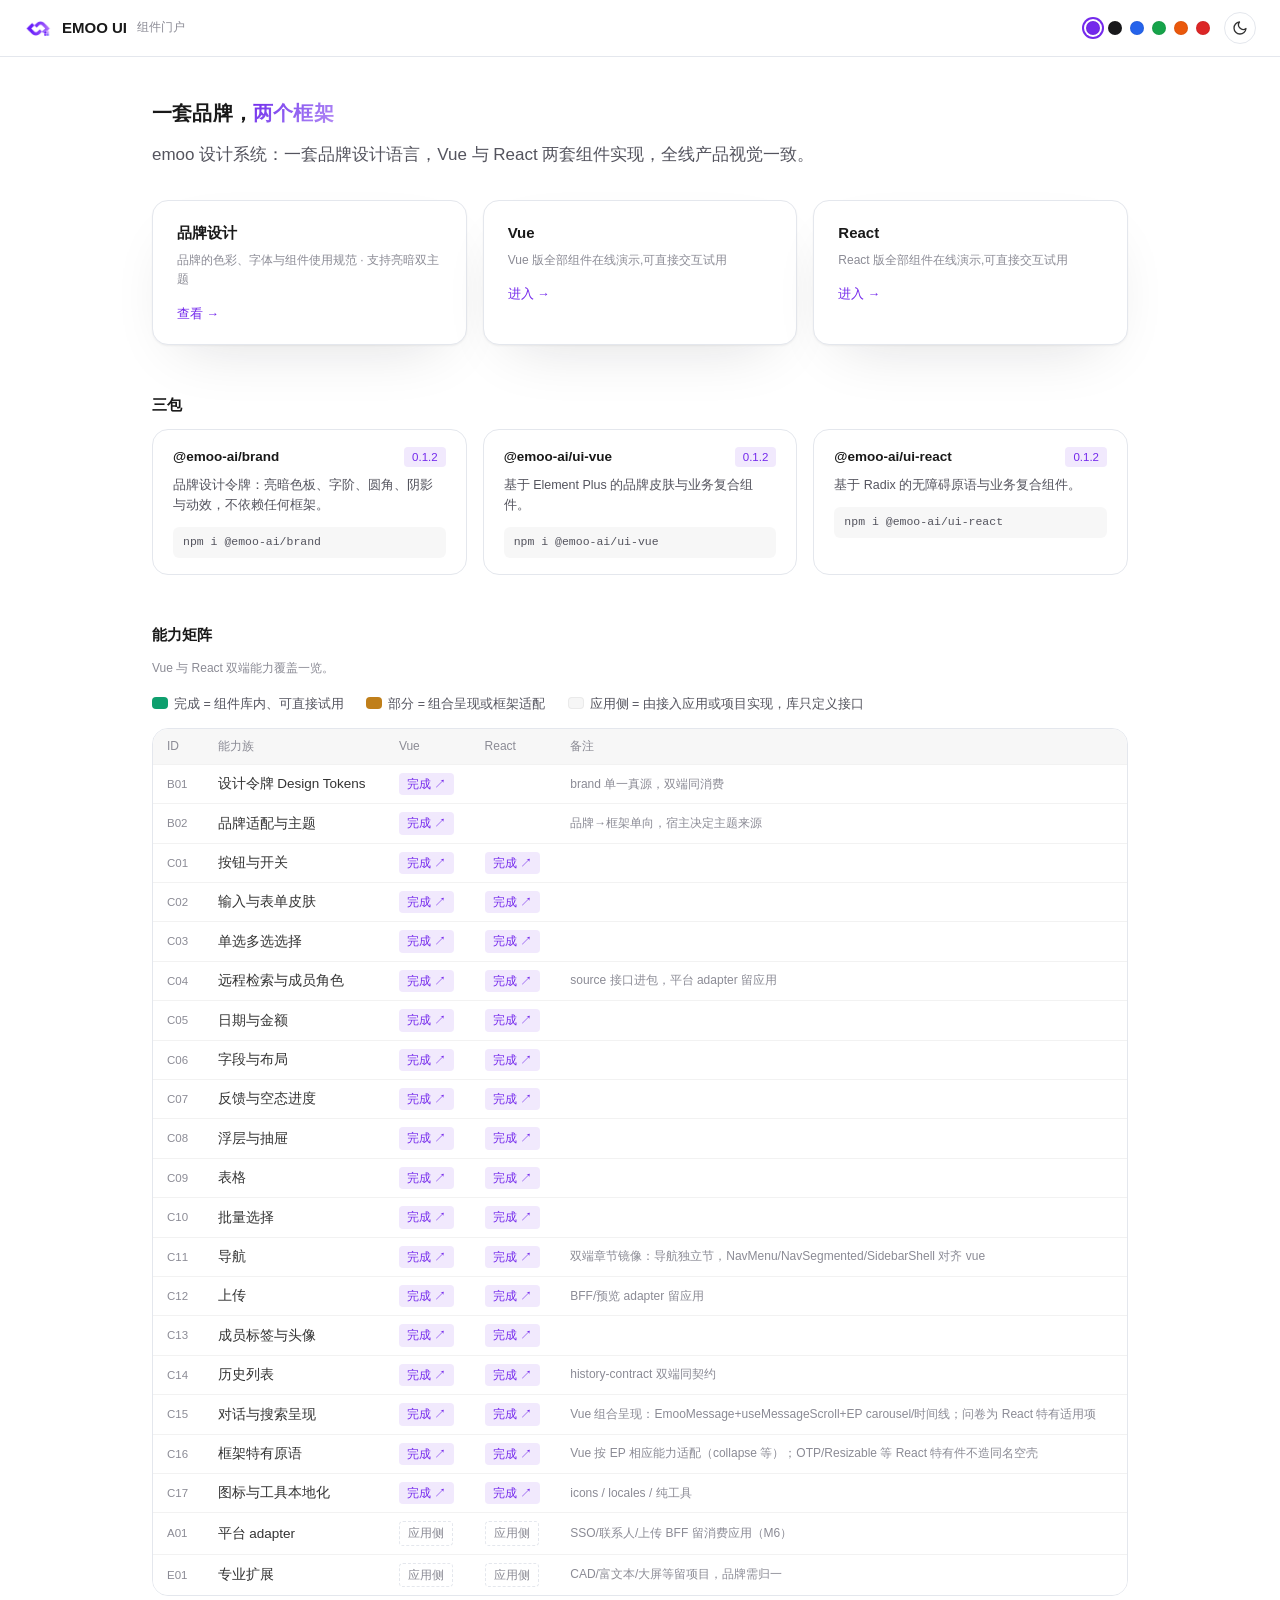
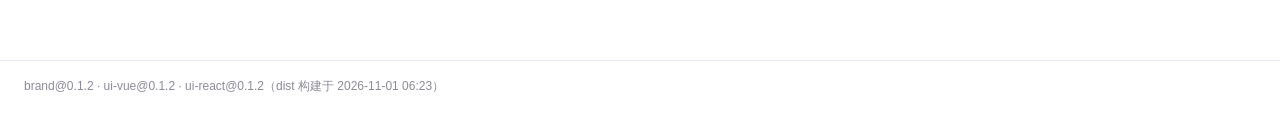
==== index.html @ 50f6a528 "publish: emoo-ui@fad7a86" ====
<!doctype html>
<html lang="zh-hans">
  <head>
    <meta charset="UTF-8" />
    <meta name="viewport" content="width=device-width, initial-scale=1.0" />
    <link rel="icon" type="image/png" href="./favicon.png" />
    <title>EMOO UI · 组件门户</title>
    <!-- 预置（四页同款）：暗色防闪白 + 主色速涂；18 项派生色由应用挂载后经 shared/theme.ts 补全 -->
    <script>
      ;(function () {
        try {
          var t = localStorage.getItem('emoo-pg-theme')
          if (t === 'dark' || (t == null && matchMedia('(prefers-color-scheme: dark)').matches))
            document.documentElement.classList.add('dark')
          var c = localStorage.getItem('emoo-pg-color')
          if (/^#[0-9a-f]{6}$/i.test(c || '')) {
            var s = document.documentElement.style
            s.setProperty('--emoo-color-primary', c)
            s.setProperty(
              '--emoo-color-primary-rgb',
              parseInt(c.slice(1, 3), 16) + ', ' + parseInt(c.slice(3, 5), 16) + ', ' + parseInt(c.slice(5, 7), 16)
            )
          }
        } catch (e) {}
      })()
    </script>
    <script type="module" crossorigin src="./assets/index-B_D4Kw9v.js"></script>
    <link rel="modulepreload" crossorigin href="./assets/logo-DOin1PjJ.js">
    <link rel="stylesheet" crossorigin href="./assets/logo-ChWh5H4u.css">
    <link rel="stylesheet" crossorigin href="./assets/index-RqnDb9Td.css">
  </head>
  <body>
    <div id="app"></div>
  </body>
</html>
---- assets/logo-ChWh5H4u.css ----
:where(:root){--emoo-color-primary: #7429ec;--emoo-color-primary-rgb: 116, 41, 236;--emoo-color-primary-light-3: #9e69f2;--emoo-color-primary-light-4: #ac7ff4;--emoo-color-primary-light-5: #ba94f6;--emoo-color-primary-light-7: #d5bff9;--emoo-color-primary-light-8: #e3d4fb;--emoo-color-primary-light-9: #f1eafd;--emoo-color-primary-dark-2: #5d21bd;--emoo-border-color-light: #e4e7ed;--emoo-color-on-danger: #ffffff;--emoo-text-color-head: rgb(0, 0, 0, .9);--emoo-text-color-normal: rgba(0, 0, 0, .8);--emoo-bg-color-block: rgba(0, 0, 0, .03);--emoo-bg-color: #fff;--emoo-border-color: var(--emoo-border-color-light);--emoo-bg-chat-page: #f6f6f6;--emoo-bg-color-chat: #fff;--emoo-bg-color-hover: #f6f6f6;--emoo-bg-color-user-message: #e6e8eb;--emoo-bg-color-card: #ffffff;--emoo-card-solid-bg: #ffffff;--emoo-inverse-solid-bg: rgb(0, 0, 0, .9);--emoo-card-glass-flow-a: #ffffff;--emoo-card-glass-flow-b: #ffffff;--emoo-card-border-color: rgba(19, 19, 26, .07);--emoo-card-top-line: rgba(19, 19, 26, .1);--emoo-glow-color: color-mix(in srgb, var(--emoo-color-primary) 10%, transparent);--emoo-shadow-card: 0 1px 2px rgba(19, 19, 26, .05), 0 24px 64px -28px rgba(19, 19, 26, .16);--emoo-hairline-color: rgba(19, 19, 26, .055);--emoo-hover-bg: rgba(19, 19, 26, .06);--emoo-hover-ring-color: rgba(19, 19, 26, .07);--emoo-hover-lift-shadow: rgba(19, 19, 26, .12);--emoo-selected-bg: color-mix(in srgb, var(--emoo-color-primary) 7%, transparent);--emoo-track-bg: rgba(19, 19, 26, .07);--emoo-ghost-bg: rgba(19, 19, 26, .04);--emoo-ghost-border-color: rgba(19, 19, 26, .09);--emoo-btn-solid-bg: #17171b;--emoo-btn-solid-color: #ffffff;--emoo-seg-active-bg: #ffffff;--emoo-text-color-secondary: #54545e;--emoo-text-color-tertiary: #8b8b95;--emoo-color-ok: #0e9f6e;--emoo-color-ok-bg: rgba(14, 159, 110, .1);--emoo-color-warn: #c07f1a;--emoo-color-warn-bg: rgba(214, 148, 40, .12);--emoo-color-danger: #e0444f;--emoo-color-danger-rgb: 224, 68, 79;--emoo-color-danger-bg: rgba(224, 68, 79, .09);--emoo-color-sync: #1d8fd1;--emoo-color-sync-bg: rgba(58, 157, 222, .1);--emoo-color-neutral-bg: rgba(84, 84, 94, .08);--emoo-gradient-brand: linear-gradient(135deg, var(--emoo-color-primary), color-mix(in srgb, var(--emoo-color-primary) 55%, #fff));--emoo-flow-color: color-mix(in srgb, var(--emoo-color-primary) 22%, transparent);--emoo-motion-flow: 1.8s;--emoo-radius-xs: 4px;--emoo-radius-sm: 6px;--emoo-radius-base: 8px;--emoo-radius-lg: 12px;--emoo-radius-card: 16px;--emoo-font-family: -apple-system, BlinkMacSystemFont, "Segoe UI", Roboto, "Helvetica Neue", Arial, "Noto Sans", "PingFang SC", "Microsoft YaHei", sans-serif;--emoo-font-size-stat: 17px;--emoo-font-size-lead: 17px;--emoo-font-size-display: 20px;--emoo-font-size-title: 15px;--emoo-font-size-body: 13.5px;--emoo-font-size-nav: 14px;--emoo-font-size-secondary: 12.5px;--emoo-font-size-caption: 12px;--emoo-font-size-mini: 11.5px;--emoo-font-size-micro: 10.5px;--emoo-space-1: 4px;--emoo-space-2: 8px;--emoo-space-2-5: 10px;--emoo-space-3: 12px;--emoo-space-3-5: 14px;--emoo-space-4: 16px;--emoo-space-5: 20px;--emoo-space-6: 24px;--emoo-space-8: 32px;--emoo-icon-size-12: 12px;--emoo-icon-size-16: 16px;--emoo-icon-size-20: 20px;--emoo-icon-size-24: 24px;--emoo-icon-size-32: 32px;--emoo-motion-fast: .12s;--emoo-motion-base: .16s;--emoo-motion-slow: .24s;--emoo-ease: cubic-bezier(.3, .1, .3, 1)}:where(:root.dark){--emoo-color-primary: #7429ec;--emoo-color-primary-rgb: 116, 41, 236;--emoo-color-primary-light-3: #5723ab;--emoo-color-primary-light-4: #4e2196;--emoo-color-primary-light-5: #441f80;--emoo-color-primary-light-7: #311a55;--emoo-color-primary-light-8: #27183f;--emoo-color-primary-light-9: #1e162a;--emoo-color-primary-dark-2: #9054f0;--emoo-border-color-light: #414243;--emoo-text-color-head: #ffffff;--emoo-text-color-normal: rgba(255, 255, 255, .8);--emoo-bg-color-block: rgba(255, 255, 255, .1);--emoo-bg-color: #141414;--emoo-border-color: var(--emoo-border-color-light);--emoo-bg-chat-page: rgba(255, 255, 255, .03);--emoo-bg-color-chat: #141414;--emoo-bg-color-hover: rgba(255, 255, 255, .08);--emoo-bg-color-user-message: rgba(255, 255, 255, .08);--emoo-bg-color-card: rgba(22, 23, 28, .72);--emoo-card-solid-bg: #16171c;--emoo-inverse-solid-bg: #ffffff;--emoo-card-glass-flow-a: color-mix(in srgb, var(--emoo-card-solid-bg) 72%, var(--emoo-color-primary));--emoo-card-glass-flow-b: color-mix(in srgb, var(--emoo-card-solid-bg) 72%, var(--emoo-color-primary-dark-2));--emoo-card-border-color: rgba(255, 255, 255, .08);--emoo-card-top-line: rgba(255, 255, 255, .13);--emoo-glow-color: color-mix(in srgb, var(--emoo-color-primary) 18%, transparent);--emoo-shadow-card: 0 1px 2px rgba(0, 0, 0, .45), 0 24px 64px -24px rgba(0, 0, 0, .65);--emoo-hairline-color: rgba(255, 255, 255, .055);--emoo-hover-bg: rgba(255, 255, 255, .07);--emoo-hover-ring-color: rgba(255, 255, 255, .1);--emoo-hover-lift-shadow: rgba(0, 0, 0, .55);--emoo-selected-bg: color-mix(in srgb, var(--emoo-color-primary) 14%, transparent);--emoo-track-bg: rgba(255, 255, 255, .08);--emoo-ghost-bg: rgba(255, 255, 255, .05);--emoo-ghost-border-color: rgba(255, 255, 255, .09);--emoo-btn-solid-bg: #f4f4f6;--emoo-btn-solid-color: #0b0b0e;--emoo-seg-active-bg: #1b1c21;--emoo-text-color-secondary: #a6a6b0;--emoo-text-color-tertiary: #64646f;--emoo-color-ok: #46d19a;--emoo-color-ok-bg: rgba(70, 209, 154, .12);--emoo-color-warn: #f0a94b;--emoo-color-warn-bg: rgba(240, 169, 75, .13);--emoo-color-danger: #f0616b;--emoo-color-danger-rgb: 240, 97, 107;--emoo-color-danger-bg: rgba(240, 97, 107, .12);--emoo-color-sync: #58b6f0;--emoo-color-sync-bg: rgba(88, 182, 240, .12);--emoo-color-neutral-bg: rgba(166, 166, 176, .13)}*,*:before,*:after{box-sizing:border-box}.pg-topbar{display:flex;align-items:center;justify-content:space-between;gap:1rem;padding:.75rem 1.5rem;border-bottom:1px solid var(--emoo-border-color);background:var(--emoo-bg-color);position:sticky;top:0;z-index:10}.pg-brand{display:flex;align-items:center;gap:.625rem;font-size:var(--emoo-font-size-title);font-weight:600;color:var(--emoo-text-color-head);text-decoration:none}.pg-brand:hover{color:var(--emoo-color-primary)}.pg-brand img{display:inline-block;width:1.75rem;height:1.75rem;border-radius:var(--emoo-radius-sm)}.pg-brand small{font-size:var(--emoo-font-size-caption);font-weight:400;color:var(--emoo-text-color-tertiary)}.pg-actions{display:flex;align-items:center;gap:.875rem}.pg-dots{display:flex;align-items:center;gap:.5rem}.pg-dot{width:14px;height:14px;padding:0;border:1px solid var(--emoo-hairline-color);border-radius:50%;cursor:pointer;transition:transform var(--emoo-motion-fast) var(--emoo-ease)}.pg-dot:hover{transform:scale(1.2)}.pg-dot.is-active{box-shadow:0 0 0 2px var(--emoo-bg-color),0 0 0 4px var(--emoo-color-primary)}.pg-toggle{display:inline-flex;align-items:center;justify-content:center;width:2rem;height:2rem;border:1px solid var(--emoo-border-color);border-radius:50%;background:var(--emoo-bg-color-card);color:var(--emoo-text-color-normal);cursor:pointer;transition:border-color var(--emoo-motion-fast) var(--emoo-ease),color var(--emoo-motion-fast) var(--emoo-ease)}.pg-toggle:hover{border-color:var(--emoo-color-primary);color:var(--emoo-color-primary)}.pg-toggle svg{width:1rem;height:1rem}.pg-nav{width:190px;flex-shrink:0;display:flex;flex-direction:column;padding:20px 12px;border-right:1px solid var(--emoo-border-color)}.pg-nav--sticky{position:sticky;top:0;align-self:start}.pg-nav__label{padding:0 10px 8px;font-size:var(--emoo-font-size-caption);font-weight:600;color:var(--emoo-text-color-secondary)}.pg-nav__item{display:block;width:100%;padding:8px 10px;margin-bottom:2px;border:none;border-radius:var(--emoo-radius-base);background:transparent;font-size:var(--emoo-font-size-body);font-family:inherit;text-align:left;text-decoration:none;color:var(--emoo-text-color-normal);cursor:pointer;transition:background-color .15s ease,color .15s ease}.pg-nav__item:hover{background:rgba(var(--emoo-color-primary-rgb),.06);color:var(--emoo-color-primary)}.pg-nav__item.is-active{background:rgba(var(--emoo-color-primary-rgb),.1);color:var(--emoo-color-primary);font-weight:500}.pg-nav__hint{margin-top:16px;padding:0 10px;font-size:var(--emoo-font-size-caption);color:var(--emoo-text-color-tertiary)}@media(max-width:760px){.pg-topbar{padding:.625rem 1rem}.pg-brand small{display:none}.pg-nav{width:auto;flex-direction:row;flex-wrap:wrap;align-items:center;gap:6px;padding:12px;border-right:none;border-bottom:1px solid var(--emoo-border-color)}.pg-nav__label{flex-basis:100%;padding:0}.pg-nav__item{width:auto;margin:0}.pg-nav__hint{display:none}}
---- assets/index-RqnDb9Td.css ----
body{margin:0;background:var(--emoo-bg-color);color:var(--emoo-text-color-normal);font-family:var(--emoo-font-family);font-size:var(--emoo-font-size-body);line-height:1.6}.portal-main{max-width:64rem;margin:0 auto;padding:2.5rem 1.5rem 4rem}.hero h1{font-size:var(--emoo-font-size-display);color:var(--emoo-text-color-head);letter-spacing:.01em;margin:0 0 .75rem}.grad{background:var(--emoo-gradient-brand);-webkit-background-clip:text;background-clip:text;color:transparent}.hero .lead{font-size:var(--emoo-font-size-lead);color:var(--emoo-text-color-secondary);max-width:42rem;margin:0 0 2rem}.entry-cards{display:grid;grid-template-columns:repeat(auto-fit,minmax(16rem,1fr));gap:1rem}.entry-card{display:flex;flex-direction:column;gap:.375rem;padding:1.25rem 1.5rem;border:1px solid var(--emoo-border-color);border-radius:var(--emoo-radius-card);background:var(--emoo-bg-color-card);box-shadow:var(--emoo-shadow-card);text-decoration:none;transition:transform var(--emoo-motion-base) var(--emoo-ease),box-shadow var(--emoo-motion-base) var(--emoo-ease),border-color var(--emoo-motion-base) var(--emoo-ease)}.entry-card:hover{transform:translateY(-2px);box-shadow:var(--emoo-hover-lift-shadow);border-color:var(--emoo-hover-ring-color)}.entry-card strong{color:var(--emoo-text-color-head);font-size:var(--emoo-font-size-title)}.entry-card span{color:var(--emoo-text-color-tertiary);font-size:var(--emoo-font-size-caption)}.entry-card em{font-style:normal;color:var(--emoo-color-primary);font-size:var(--emoo-font-size-secondary);margin-top:.5rem}h2{font-size:var(--emoo-font-size-title);color:var(--emoo-text-color-head);margin:3rem 0 .75rem}.pkg-grid{display:grid;grid-template-columns:repeat(auto-fit,minmax(15rem,1fr));gap:1rem}.pkg-card{border:1px solid var(--emoo-border-color);border-radius:var(--emoo-radius-card);padding:1rem 1.25rem;background:var(--emoo-bg-color-card)}.pkg-card header{display:flex;align-items:baseline;justify-content:space-between;gap:.5rem}.pkg-card h3{margin:0;font-size:var(--emoo-font-size-body);color:var(--emoo-text-color-head)}.pkg-ver{font-size:var(--emoo-font-size-mini);color:var(--emoo-color-primary);background:rgba(var(--emoo-color-primary-rgb),.1);border-radius:var(--emoo-radius-xs);padding:.0625rem .5rem;white-space:nowrap}.pkg-card p{color:var(--emoo-text-color-secondary);font-size:var(--emoo-font-size-secondary);margin:.5rem 0 .75rem}.pkg-card code{display:block;font-size:var(--emoo-font-size-mini);color:var(--emoo-text-color-secondary);background:var(--emoo-bg-color-block);border-radius:var(--emoo-radius-sm);padding:.375rem .625rem}.caption{color:var(--emoo-text-color-tertiary);font-size:var(--emoo-font-size-caption);margin:0 0 1rem}.caption code,.portal-footer code{font-size:var(--emoo-font-size-mini);background:var(--emoo-bg-color-block);border-radius:var(--emoo-radius-xs);padding:.0625rem .375rem}.matrix-scroll{overflow-x:auto;border:1px solid var(--emoo-border-color);border-radius:var(--emoo-radius-card)}.matrix{border-collapse:collapse;width:100%;background:var(--emoo-bg-color-card)}.matrix th,.matrix td{text-align:left;padding:.5rem .875rem;border-bottom:1px solid var(--emoo-hairline-color);white-space:nowrap}.matrix thead th{font-size:var(--emoo-font-size-caption);color:var(--emoo-text-color-tertiary);font-weight:500;background:var(--emoo-bg-color-block)}.matrix tbody tr:last-child td{border-bottom:none}.row-id{color:var(--emoo-text-color-tertiary);font-size:var(--emoo-font-size-mini)}.row-note{color:var(--emoo-text-color-tertiary);font-size:var(--emoo-font-size-caption);white-space:normal;min-width:10rem}.chip{display:inline-block;font-size:var(--emoo-font-size-mini);border-radius:var(--emoo-radius-xs);padding:.125rem .5rem;text-decoration:none;cursor:default}a.chip{cursor:pointer}a.chip:hover{filter:brightness(1.08);text-decoration:none}.chip[data-status=done]{color:var(--emoo-color-primary);background:rgba(var(--emoo-color-primary-rgb),.1)}.chip[data-status=partial]{color:var(--emoo-color-sync);background:var(--emoo-color-sync-bg)}.chip[data-status=planned]{color:var(--emoo-text-color-tertiary);background:var(--emoo-bg-color-block)}.chip[data-status=outside]{color:var(--emoo-text-color-tertiary);border:1px dashed var(--emoo-border-color)}.portal-footer{border-top:1px solid var(--emoo-border-color);display:flex;flex-wrap:wrap;gap:.5rem 2rem;justify-content:space-between;padding:1rem 1.5rem 2rem;color:var(--emoo-text-color-tertiary);font-size:var(--emoo-font-size-caption)}@media(max-width:760px){.portal-main{padding:1.5rem 1rem 3rem}.hero h1{font-size:var(--emoo-font-size-title)}}.matrix-legend{display:flex;flex-wrap:wrap;gap:8px 22px;margin:10px 0 14px;font-size:12.5px;color:var(--emoo-text-color-secondary)}.matrix-legend .chip{display:inline-block;width:12px;height:12px;border-radius:4px;margin-right:6px;vertical-align:-1px}.matrix-legend .chip--done{background:var(--emoo-color-ok, #10b981)}.matrix-legend .chip--partial{background:var(--emoo-color-warn, #f59e0b)}.matrix-legend .chip--side{background:var(--emoo-ghost-bg, #e9e9ec);box-shadow:inset 0 0 0 1px var(--emoo-hairline-color, #d8d8dc)}
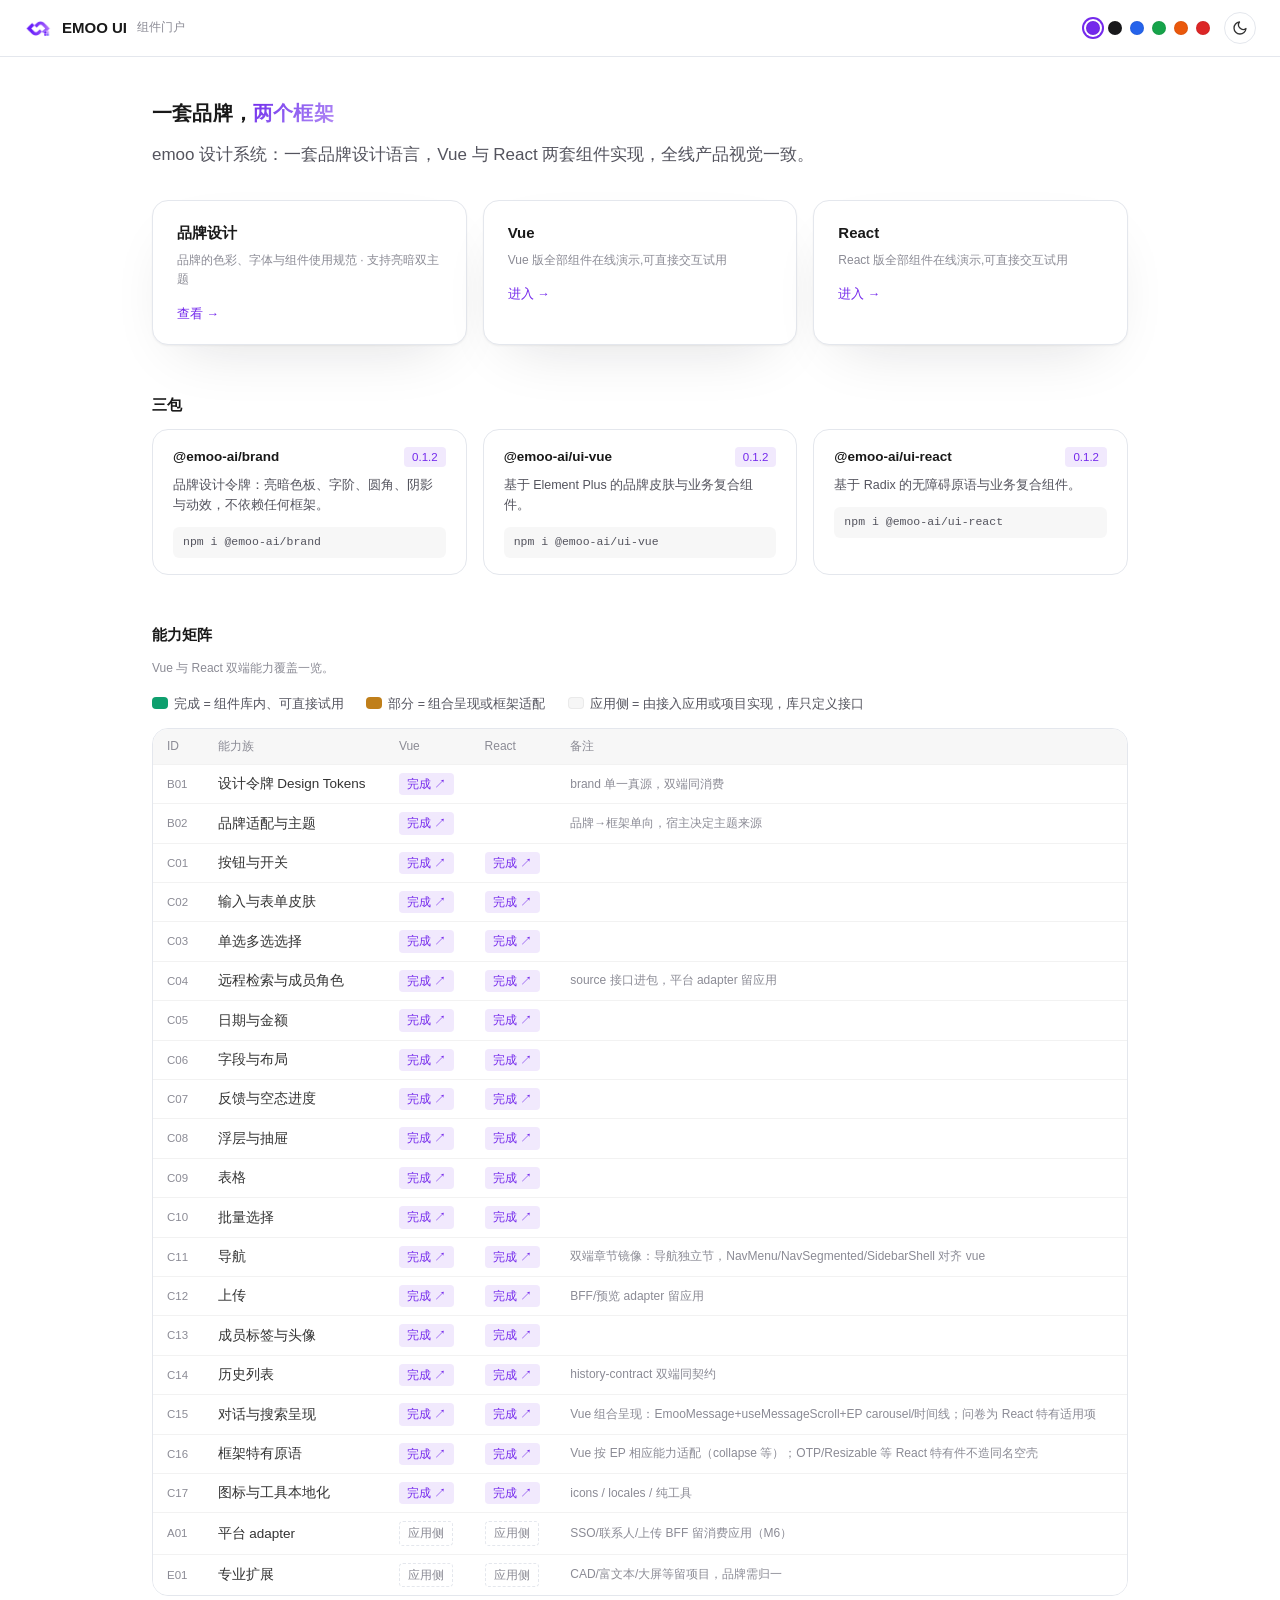
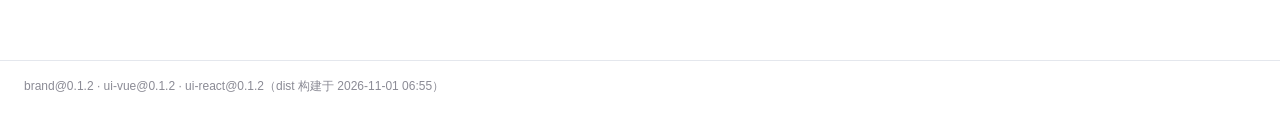
==== commit fdbb399c: "publish: emoo-ui@1fcf6c0" ====
--- a/index.html
+++ b/index.html
@@ -24,7 +24,7 @@
         } catch (e) {}
       })()
     </script>
-    <script type="module" crossorigin src="./assets/index-B_D4Kw9v.js"></script>
+    <script type="module" crossorigin src="./assets/index-2OSoMQga.js"></script>
     <link rel="modulepreload" crossorigin href="./assets/logo-DOin1PjJ.js">
     <link rel="stylesheet" crossorigin href="./assets/logo-ChWh5H4u.css">
     <link rel="stylesheet" crossorigin href="./assets/index-RqnDb9Td.css">
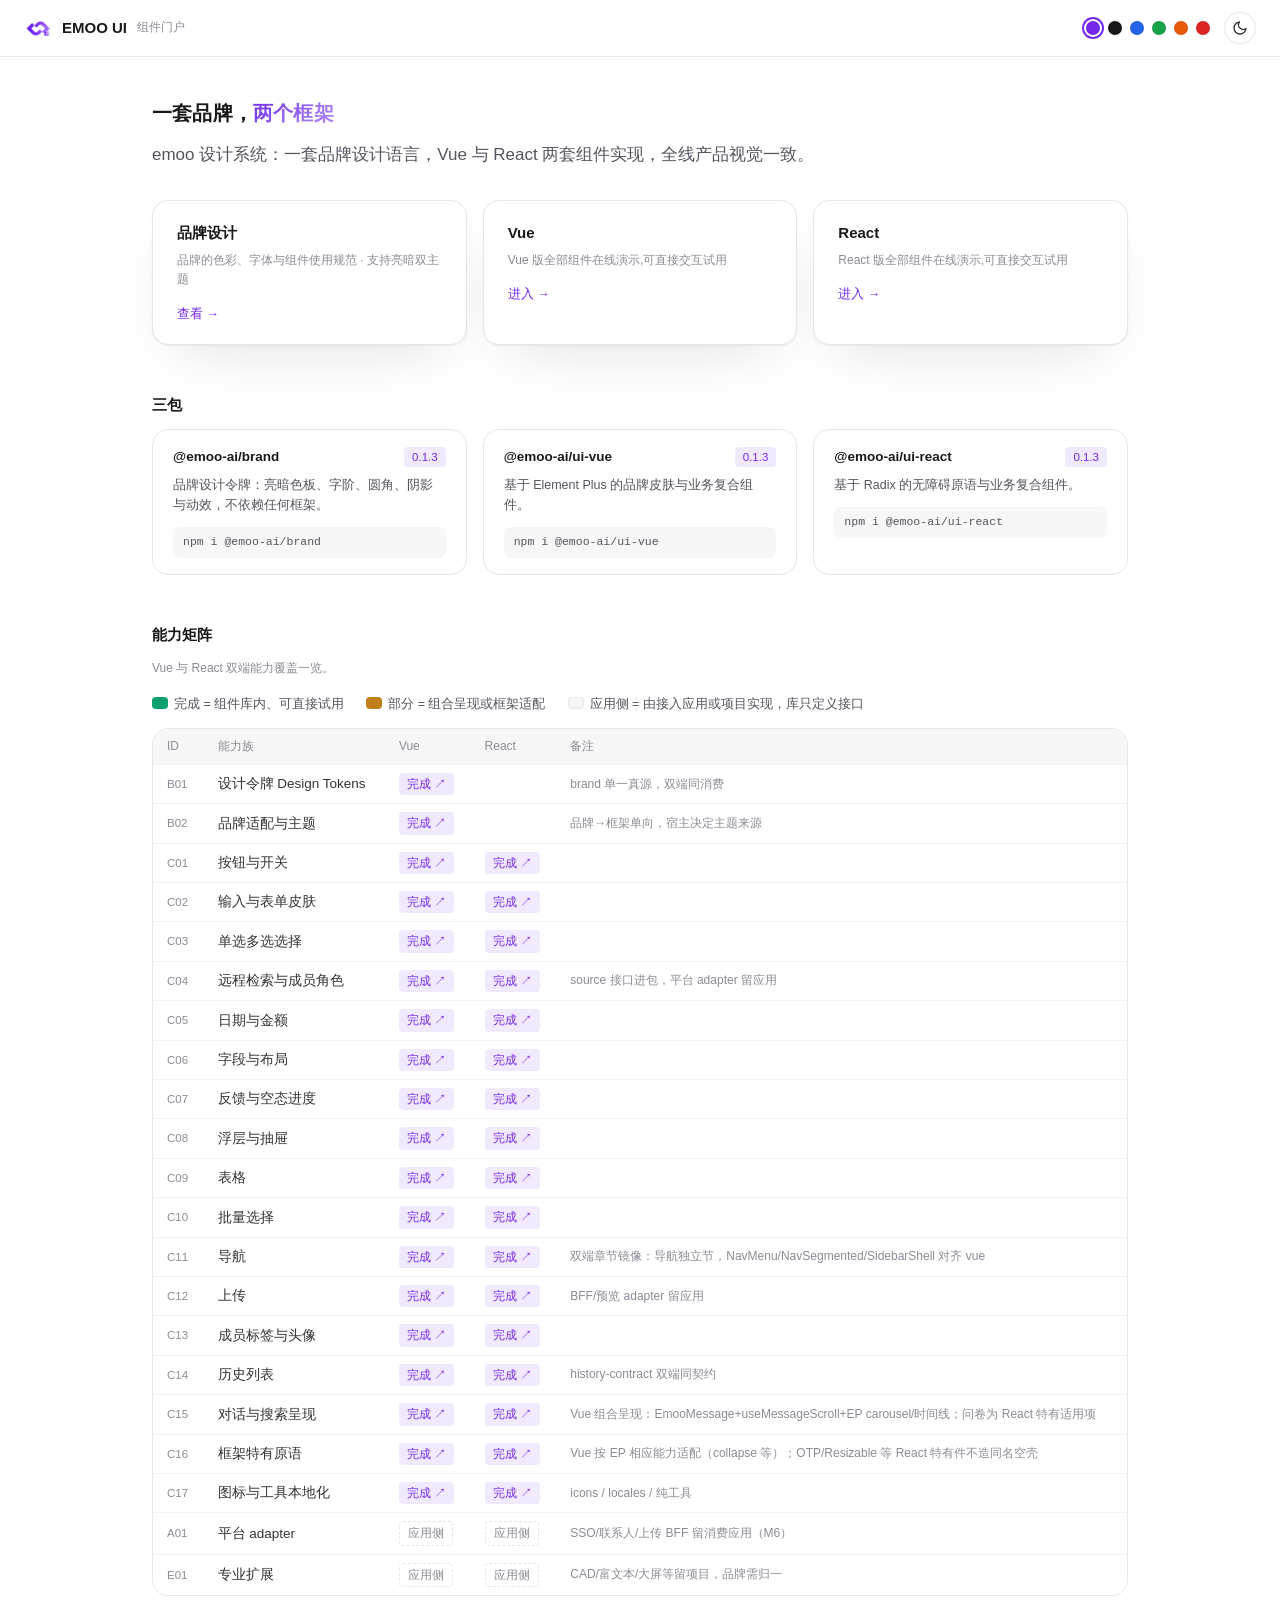
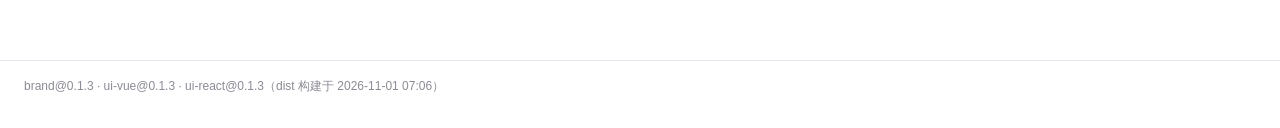
==== commit 890d121c: "publish: emoo-ui@e7d18b7" ====
--- a/index.html
+++ b/index.html
@@ -24,7 +24,7 @@
         } catch (e) {}
       })()
     </script>
-    <script type="module" crossorigin src="./assets/index-2OSoMQga.js"></script>
+    <script type="module" crossorigin src="./assets/index-CiNEixnt.js"></script>
     <link rel="modulepreload" crossorigin href="./assets/logo-DOin1PjJ.js">
     <link rel="stylesheet" crossorigin href="./assets/logo-ChWh5H4u.css">
     <link rel="stylesheet" crossorigin href="./assets/index-RqnDb9Td.css">
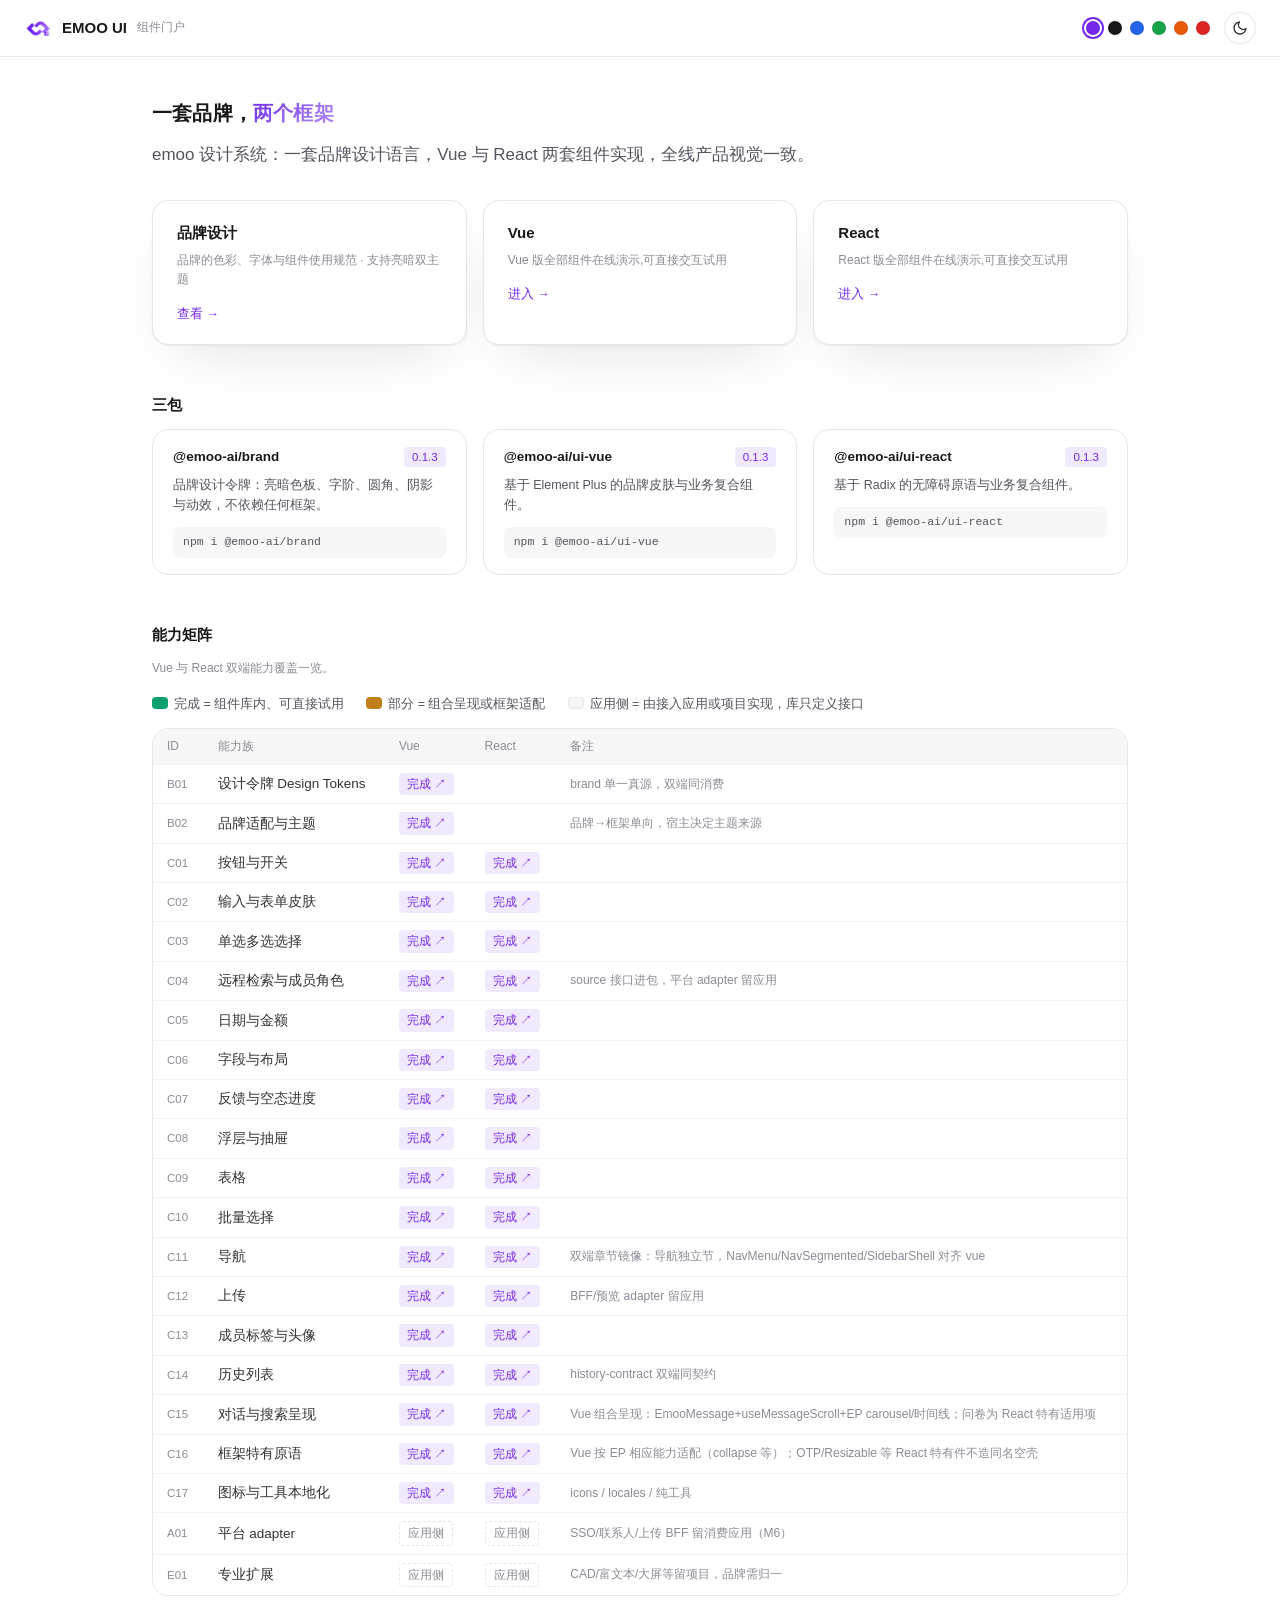
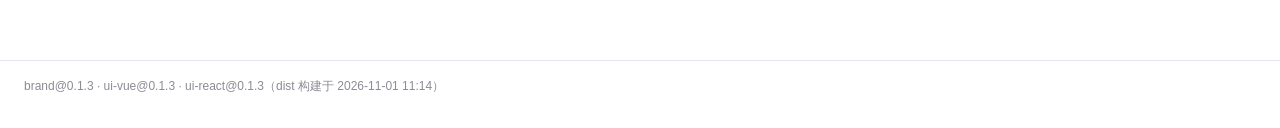
==== commit 9092396a: "publish: emoo-ui@d4c00e2" ====
--- a/index.html
+++ b/index.html
@@ -24,7 +24,7 @@
         } catch (e) {}
       })()
     </script>
-    <script type="module" crossorigin src="./assets/index-CiNEixnt.js"></script>
+    <script type="module" crossorigin src="./assets/index-DyapvNVx.js"></script>
     <link rel="modulepreload" crossorigin href="./assets/logo-DOin1PjJ.js">
     <link rel="stylesheet" crossorigin href="./assets/logo-ChWh5H4u.css">
     <link rel="stylesheet" crossorigin href="./assets/index-RqnDb9Td.css">
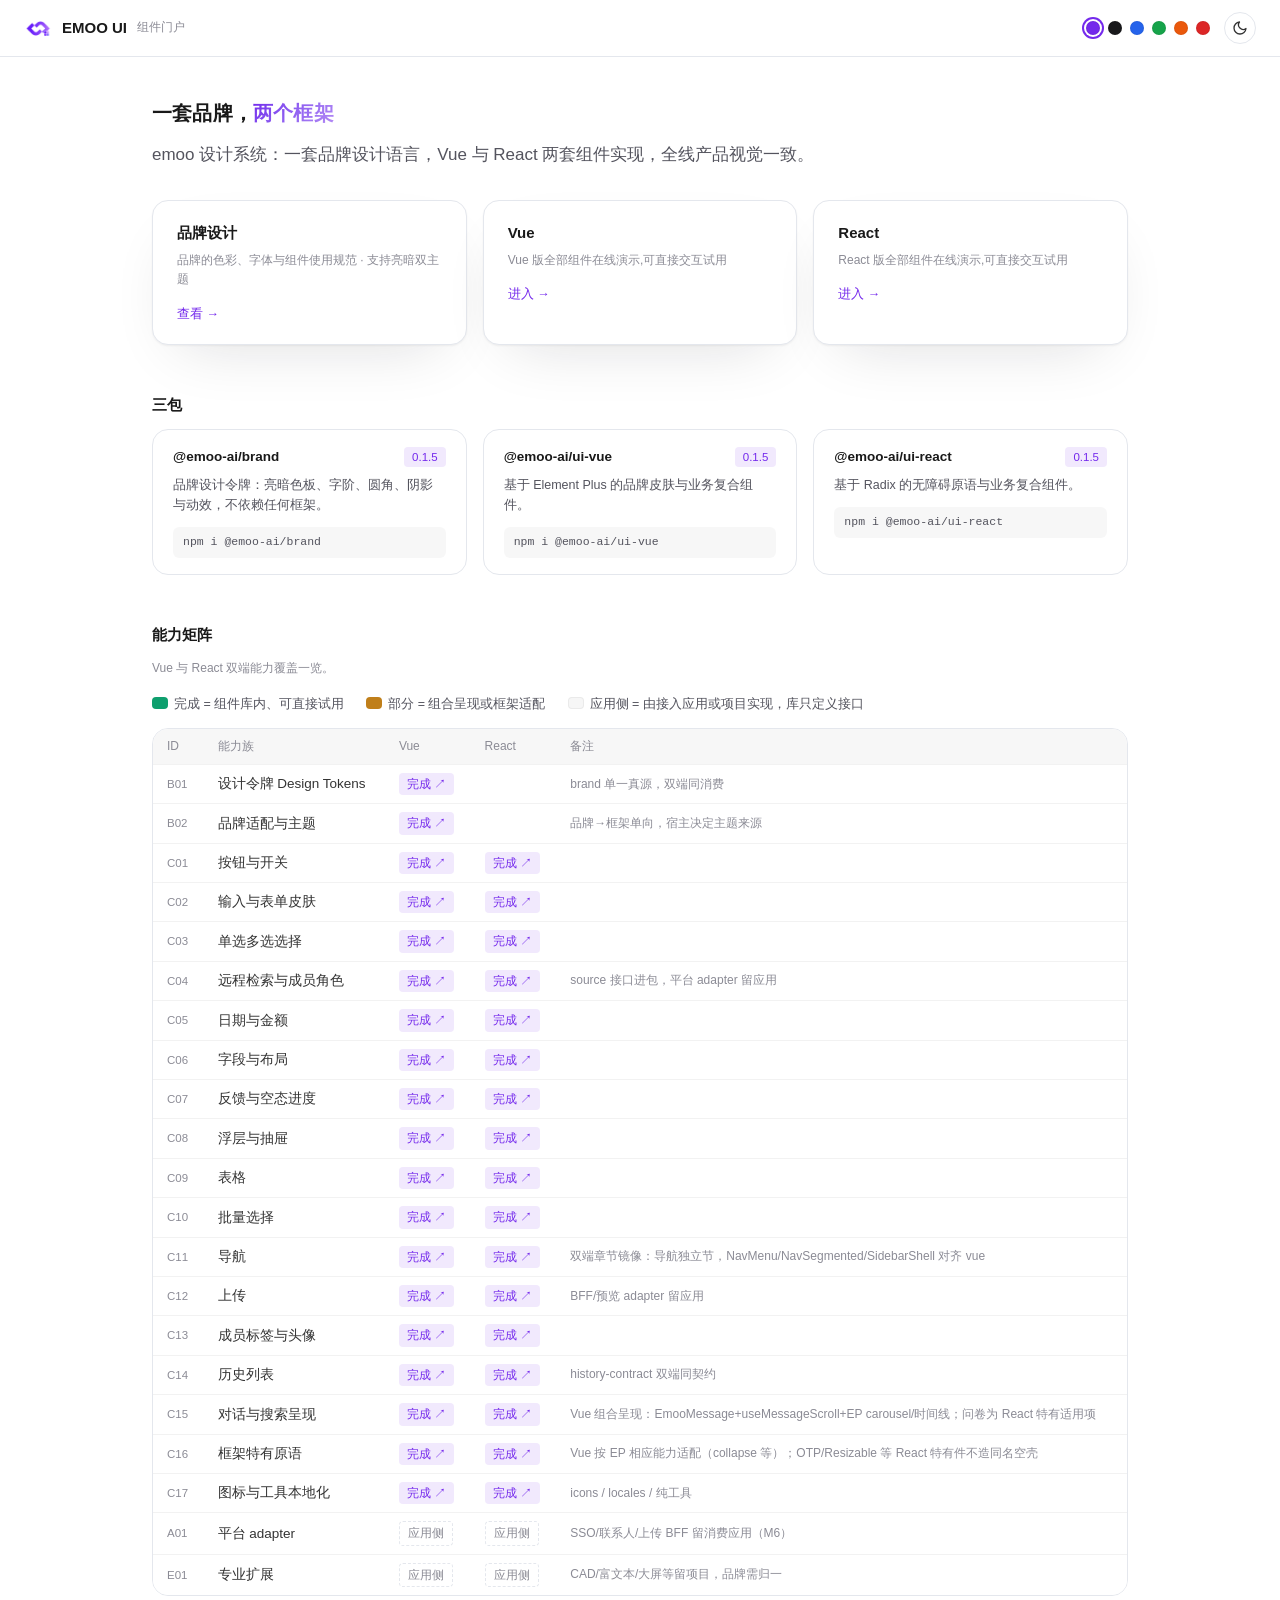
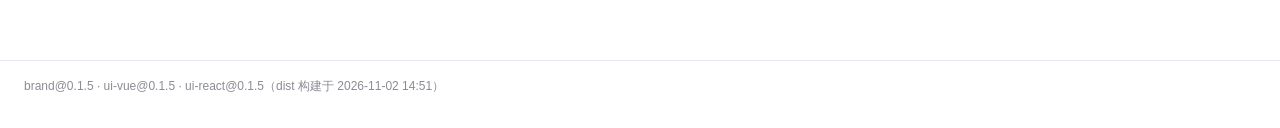
==== commit 469b8261: "publish: emoo-ui@4444115" ====
--- a/index.html
+++ b/index.html
@@ -24,7 +24,7 @@
         } catch (e) {}
       })()
     </script>
-    <script type="module" crossorigin src="./assets/index-DyapvNVx.js"></script>
+    <script type="module" crossorigin src="./assets/index-tei7cgMI.js"></script>
     <link rel="modulepreload" crossorigin href="./assets/logo-DOin1PjJ.js">
     <link rel="stylesheet" crossorigin href="./assets/logo-ChWh5H4u.css">
     <link rel="stylesheet" crossorigin href="./assets/index-RqnDb9Td.css">
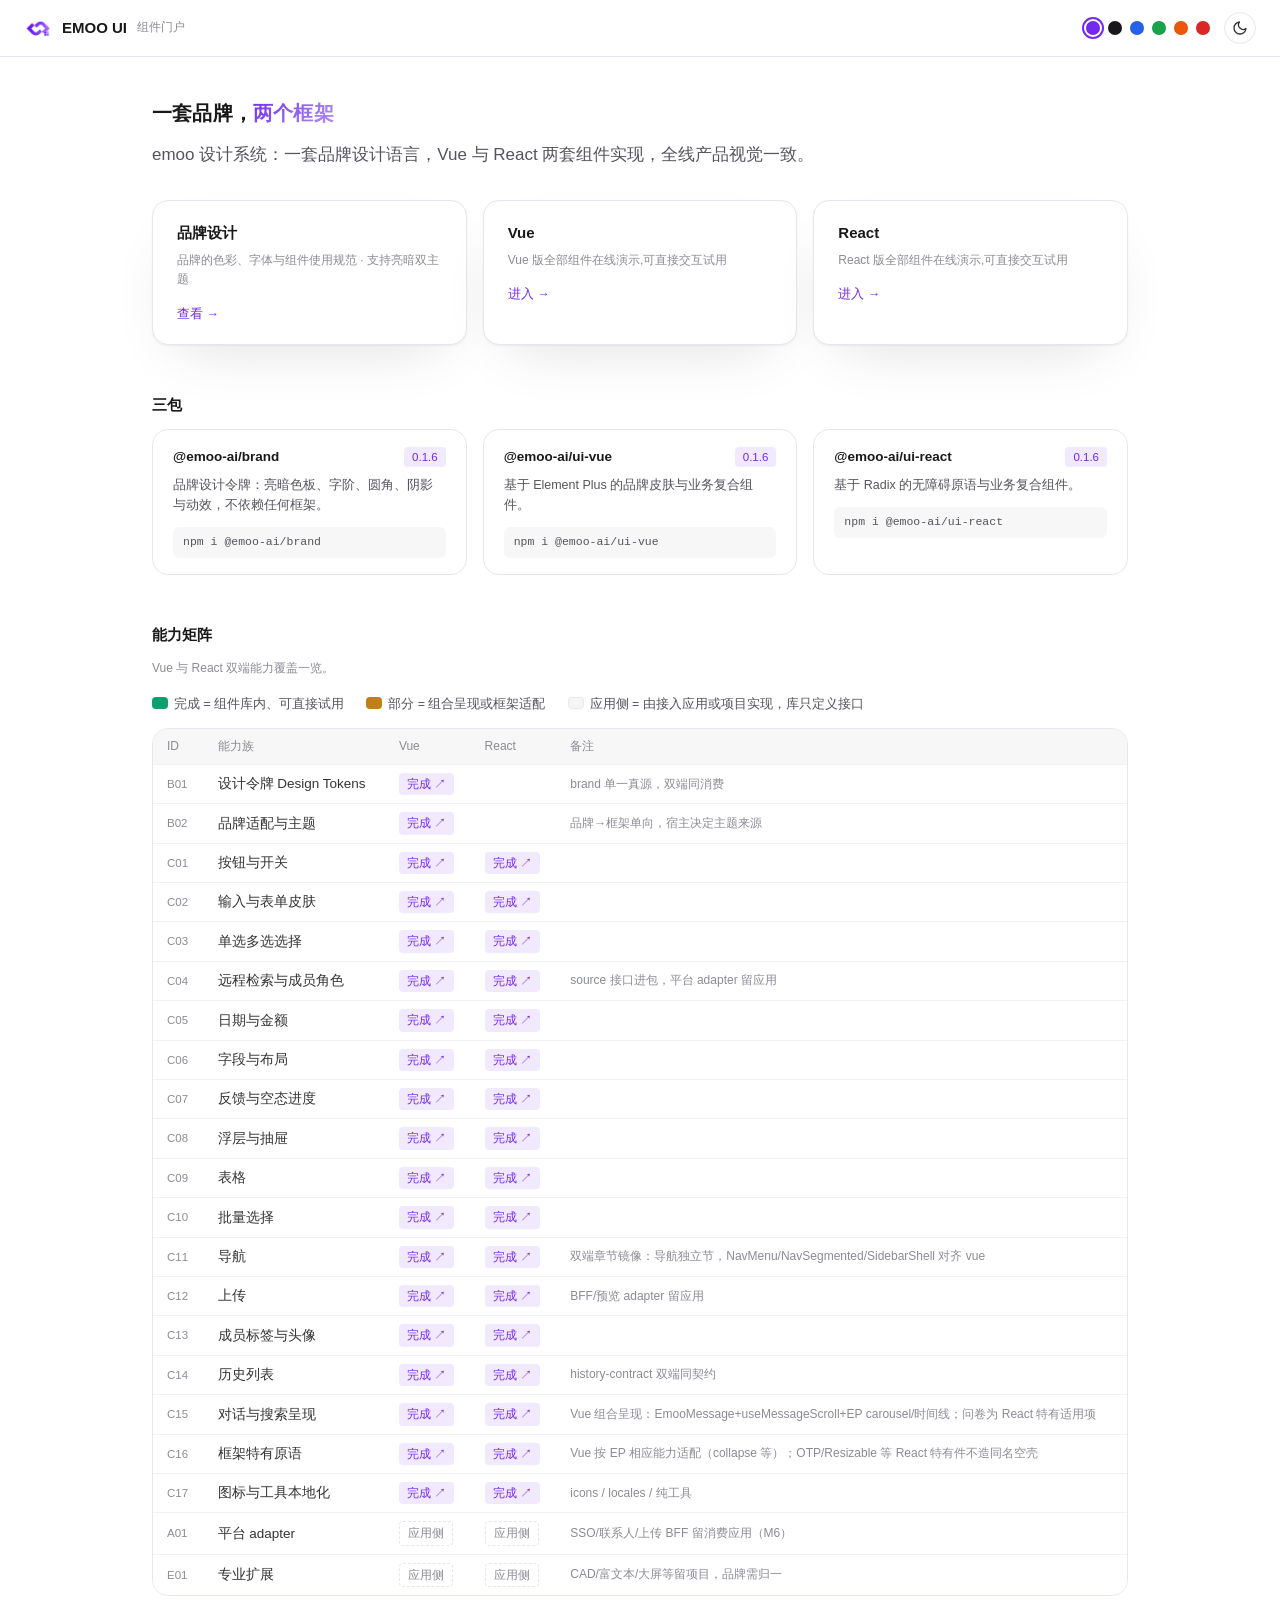
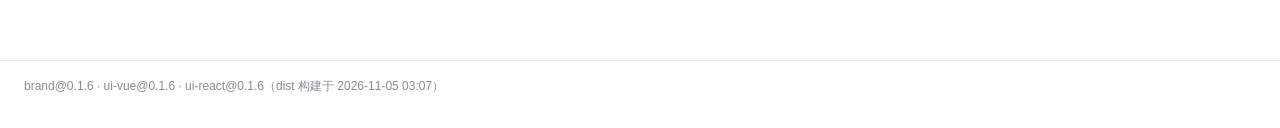
==== commit 6915fdf6: "publish: emoo-ui@3aebed1" ====
--- a/index.html
+++ b/index.html
@@ -24,7 +24,7 @@
         } catch (e) {}
       })()
     </script>
-    <script type="module" crossorigin src="./assets/index-tei7cgMI.js"></script>
+    <script type="module" crossorigin src="./assets/index-DKKlIbu-.js"></script>
     <link rel="modulepreload" crossorigin href="./assets/logo-DOin1PjJ.js">
     <link rel="stylesheet" crossorigin href="./assets/logo-ChWh5H4u.css">
     <link rel="stylesheet" crossorigin href="./assets/index-RqnDb9Td.css">
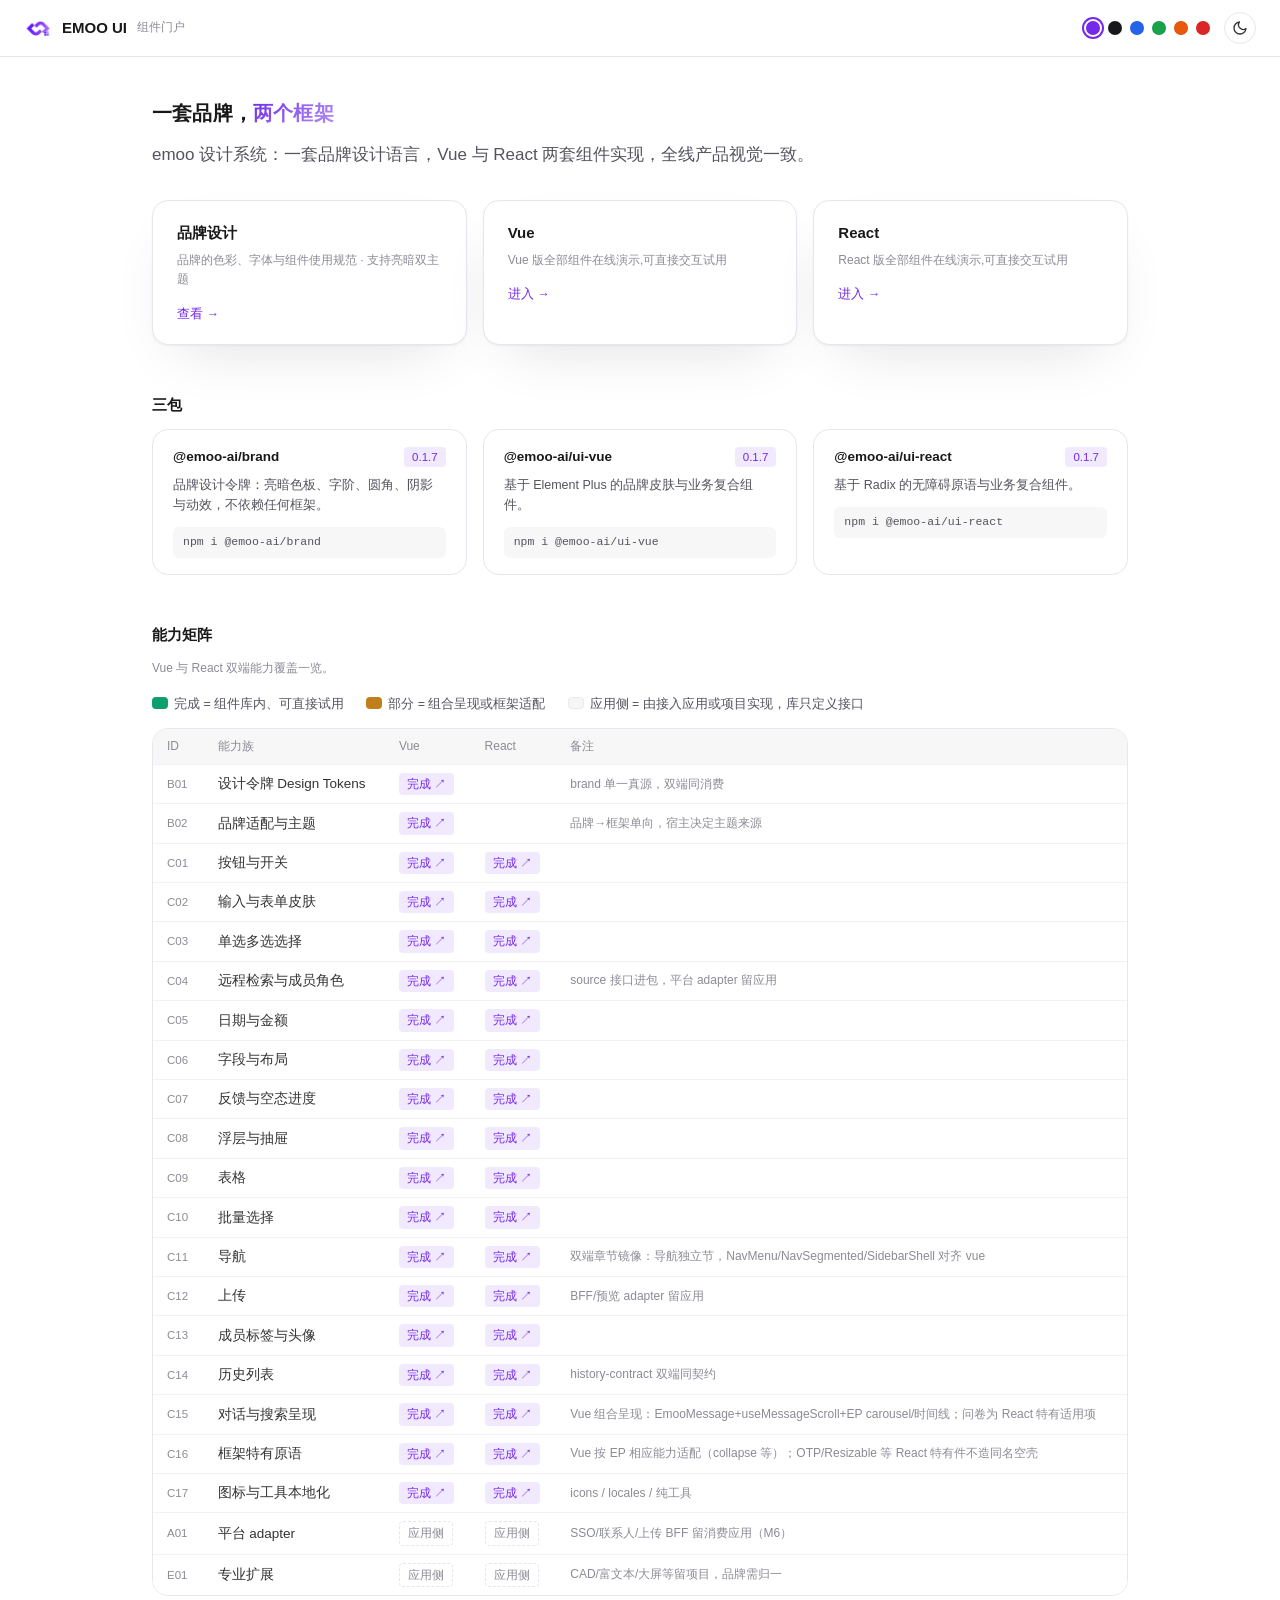
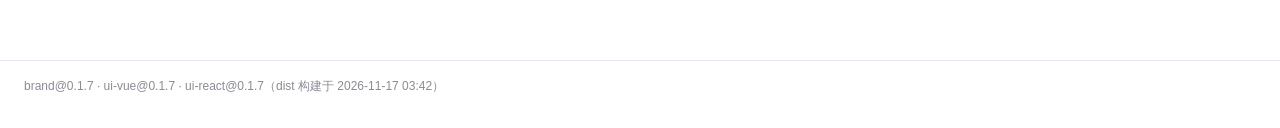
==== commit 51040448: "publish: emoo-ui@d63a3de" ====
--- a/index.html
+++ b/index.html
@@ -24,7 +24,7 @@
         } catch (e) {}
       })()
     </script>
-    <script type="module" crossorigin src="./assets/index-DKKlIbu-.js"></script>
+    <script type="module" crossorigin src="./assets/index-CeMV9OR8.js"></script>
     <link rel="modulepreload" crossorigin href="./assets/logo-DOin1PjJ.js">
     <link rel="stylesheet" crossorigin href="./assets/logo-ChWh5H4u.css">
     <link rel="stylesheet" crossorigin href="./assets/index-RqnDb9Td.css">
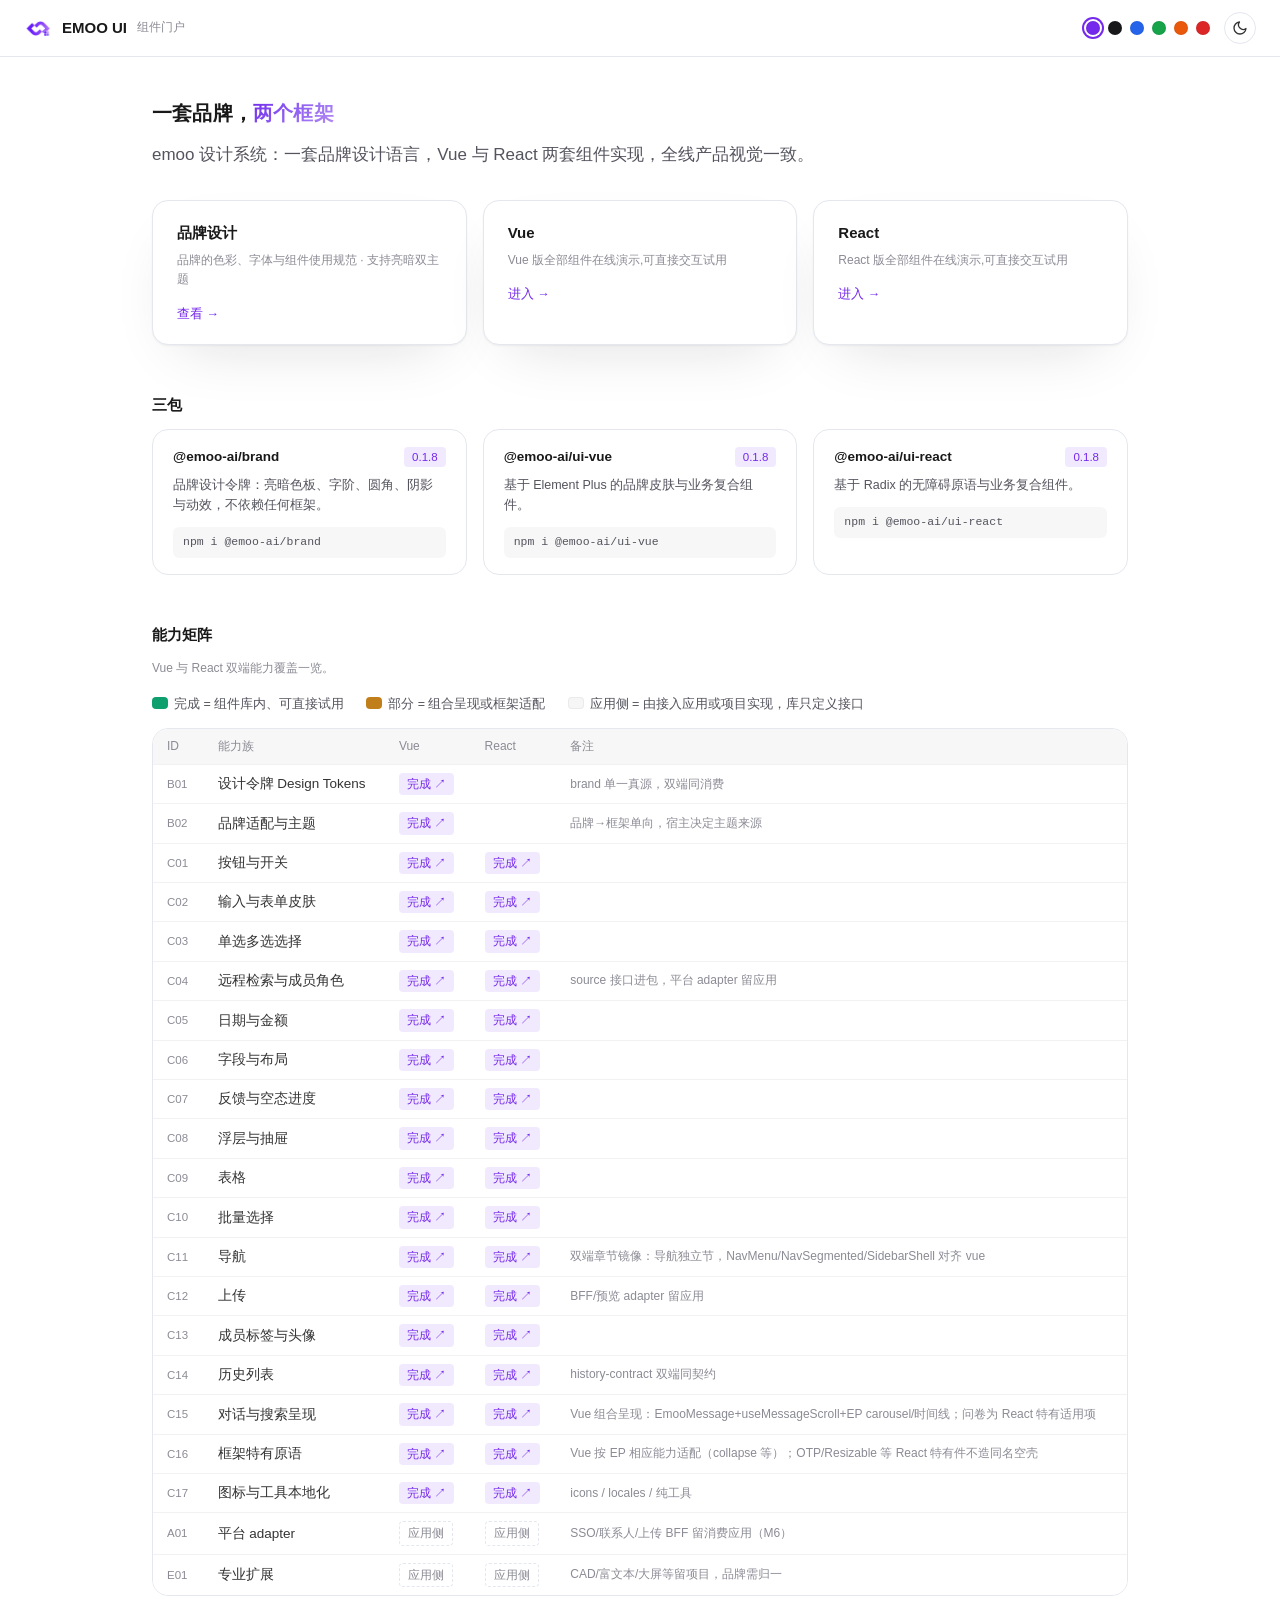
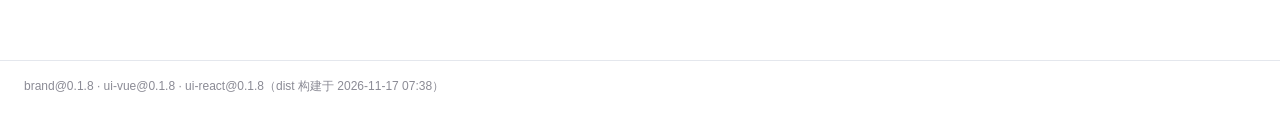
==== commit 6c5f1463: "publish: emoo-ui@9b50be0" ====
--- a/index.html
+++ b/index.html
@@ -24,7 +24,7 @@
         } catch (e) {}
       })()
     </script>
-    <script type="module" crossorigin src="./assets/index-CeMV9OR8.js"></script>
+    <script type="module" crossorigin src="./assets/index-mVDdmE5B.js"></script>
     <link rel="modulepreload" crossorigin href="./assets/logo-DOin1PjJ.js">
     <link rel="stylesheet" crossorigin href="./assets/logo-ChWh5H4u.css">
     <link rel="stylesheet" crossorigin href="./assets/index-RqnDb9Td.css">
